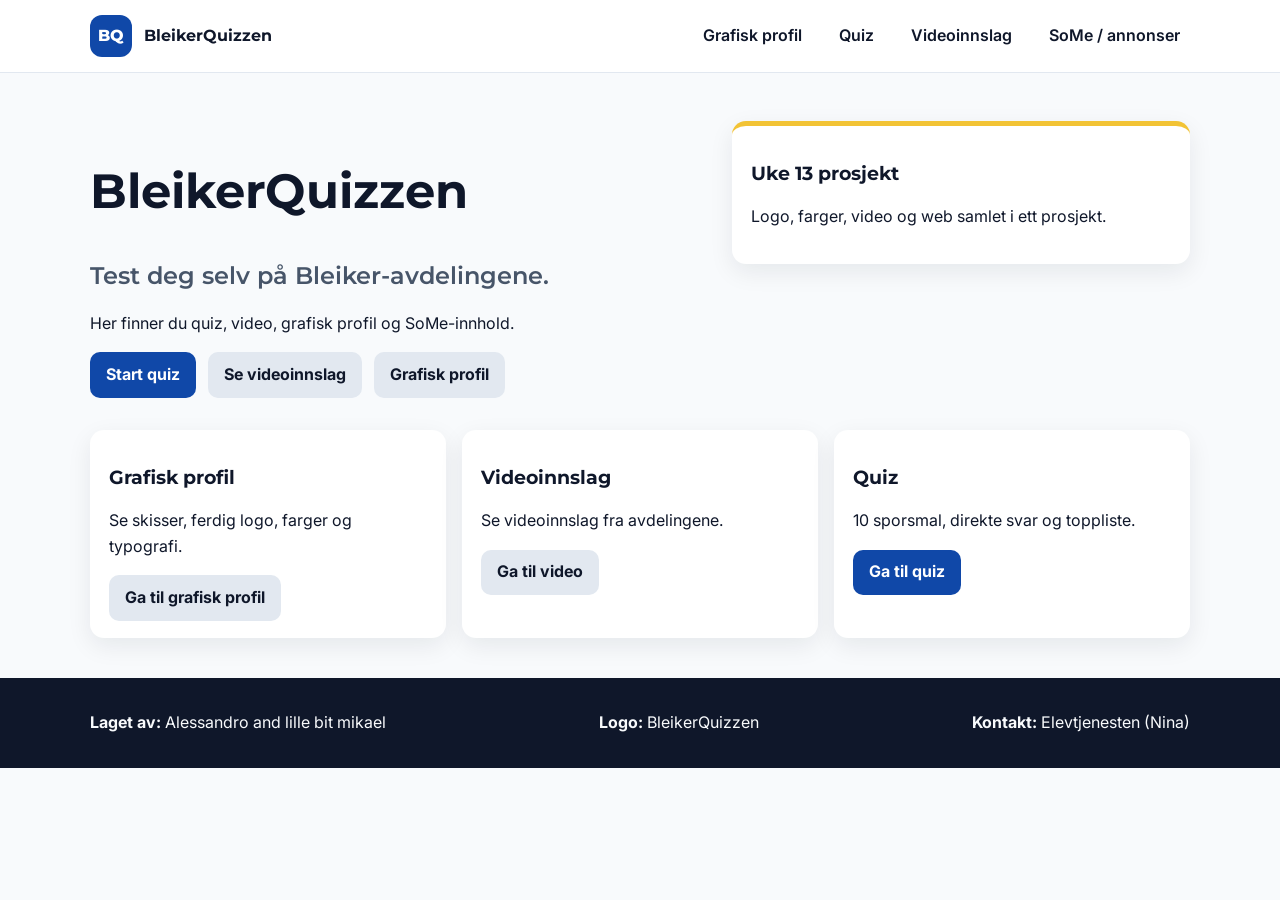
==== index.html @ b98b1ca9 "Initial commit" ====
<!doctype html>
<html lang="no">
  <head>
    <meta charset="UTF-8" />
    <meta name="viewport" content="width=device-width, initial-scale=1.0" />
    <title>BleikerQuizzen | Forside</title>
    <meta
      name="description"
      content="BleikerQuizzen - tverrfaglig prosjekt med grafisk profil, quiz, video og SoMe."
    />
    <link rel="preconnect" href="https://fonts.googleapis.com" />
    <link rel="preconnect" href="https://fonts.gstatic.com" crossorigin />
    <link
      href="https://fonts.googleapis.com/css2?family=Montserrat:wght@400;600;700;800&family=Inter:wght@400;500;600&display=swap"
      rel="stylesheet"
    />
    <link rel="stylesheet" href="css/styles.css" />
    <script defer src="js/main.js"></script>
  </head>
  <body data-page="home">
    <header class="site-header">
      <nav class="navbar container">
        <a class="logo" href="index.html" aria-label="BleikerQuizzen forside">
          <span class="logo-mark">BQ</span>
          <span class="logo-text">BleikerQuizzen</span>
        </a>
        <button class="menu-toggle" aria-label="Åpne meny" aria-expanded="false">Meny</button>
        <ul class="nav-links">
          <li><a href="grafisk-profil.html">Grafisk profil</a></li>
          <li><a href="quiz.html">Quiz</a></li>
          <li><a href="video.html">Videoinnslag</a></li>
          <li><a href="some-annonser.html">SoMe / annonser</a></li>
        </ul>
      </nav>
    </header>

    <main>
      <section class="hero">
        <div class="container hero-grid">
          <div>
            <h1>BleikerQuizzen</h1>
            <h2 class="ingress">Test deg selv på Bleiker-avdelingene.</h2>
            <p>Her finner du quiz, video, grafisk profil og SoMe-innhold.</p>
            <div class="hero-actions">
              <a class="btn btn-primary" href="quiz.html">Start quiz</a>
              <a class="btn btn-secondary" href="video.html">Se videoinnslag</a>
              <a class="btn btn-secondary" href="grafisk-profil.html">Grafisk profil</a>
            </div>
          </div>
          <div class="hero-card">
            <h3>Uke 13 prosjekt</h3>
            <p>Logo, farger, video og web samlet i ett prosjekt.</p>
          </div>
        </div>
      </section>

      <section class="feature-section container">
        <article class="feature-card">
          <h3>Grafisk profil</h3>
          <p>Se skisser, ferdig logo, farger og typografi.</p>
          <a class="btn btn-secondary" href="grafisk-profil.html">Ga til grafisk profil</a>
        </article>

        <article class="feature-card">
          <h3>Videoinnslag</h3>
          <p>Se videoinnslag fra avdelingene.</p>
          <a class="btn btn-secondary" href="video.html">Ga til video</a>
        </article>

        <article class="feature-card">
          <h3>Quiz</h3>
          <p>10 sporsmal, direkte svar og toppliste.</p>
          <a class="btn btn-primary" href="quiz.html">Ga til quiz</a>
        </article>
      </section>
    </main>

    <footer class="site-footer">
      <div class="container footer-content">
        <p><strong>Laget av:</strong> Alessandro and lille bit mikael</p>
        <p><strong>Logo:</strong> BleikerQuizzen</p>
        <p><strong>Kontakt:</strong> Elevtjenesten (Nina)</p>
      </div>
    </footer>
  </body>
</html>
---- css/styles.css ----
:root {
  --color-primary: #1048a8;
  --color-primary-dark: #0b3275;
  --color-accent: #f2c335;
  --color-bg: #f8fafc;
  --color-surface: #ffffff;
  --color-text: #0f172a;
  --color-muted: #475569;
  --color-success: #15803d;
  --color-danger: #b91c1c;
  --radius: 14px;
  --shadow: 0 8px 24px rgba(15, 23, 42, 0.08);
}

*,
*::before,
*::after {
  box-sizing: border-box;
}

body {
  margin: 0;
  font-family: "Inter", Arial, sans-serif;
  color: var(--color-text);
  background: var(--color-bg);
  line-height: 1.6;
}

h1,
h2,
h3 {
  font-family: "Montserrat", Arial, sans-serif;
  line-height: 1.25;
}

h1 {
  font-size: clamp(2rem, 4vw, 3rem);
}

a {
  color: inherit;
}

.container {
  width: min(1100px, 92%);
  margin: 0 auto;
}

.site-header {
  position: sticky;
  top: 0;
  z-index: 20;
  background: var(--color-surface);
  border-bottom: 1px solid #e2e8f0;
}

.navbar {
  display: flex;
  align-items: center;
  justify-content: space-between;
  gap: 1rem;
  min-height: 72px;
}

.logo {
  display: inline-flex;
  align-items: center;
  gap: 0.75rem;
  text-decoration: none;
}

.logo-mark {
  display: inline-grid;
  place-items: center;
  width: 42px;
  height: 42px;
  border-radius: 12px;
  background: var(--color-primary);
  color: #fff;
  font-family: "Montserrat", Arial, sans-serif;
  font-weight: 800;
}

.logo-text {
  font-family: "Montserrat", Arial, sans-serif;
  font-weight: 700;
}

.menu-toggle {
  display: none;
  border: 1px solid #cbd5e1;
  border-radius: 10px;
  background: #fff;
  padding: 0.5rem 0.75rem;
}

.nav-links {
  list-style: none;
  display: flex;
  gap: 1rem;
  margin: 0;
  padding: 0;
}

.nav-links a {
  text-decoration: none;
  padding: 0.45rem 0.65rem;
  border-radius: 8px;
  font-weight: 600;
}

.nav-links a:hover,
.nav-links a.active {
  background: #e8eefb;
  color: var(--color-primary-dark);
}

.hero {
  padding: 3rem 0 2rem;
}

.hero-grid {
  display: grid;
  grid-template-columns: 1.35fr 1fr;
  gap: 1.5rem;
  align-items: start;
}

.ingress {
  font-weight: 600;
  color: var(--color-muted);
}

.hero-card,
.feature-card,
.content-card {
  background: var(--color-surface);
  border-radius: var(--radius);
  box-shadow: var(--shadow);
  padding: 1.1rem 1.2rem;
}

.hero-card {
  border-top: 5px solid var(--color-accent);
}

.hero-actions {
  display: flex;
  flex-wrap: wrap;
  gap: 0.75rem;
  margin-top: 1rem;
}

.feature-section {
  display: grid;
  grid-template-columns: repeat(3, minmax(0, 1fr));
  gap: 1rem;
  margin-bottom: 2.5rem;
}

.btn {
  display: inline-block;
  text-decoration: none;
  border: none;
  border-radius: 10px;
  padding: 0.62rem 1rem;
  font-weight: 700;
  cursor: pointer;
}

.btn-primary {
  background: var(--color-primary);
  color: #fff;
}

.btn-primary:hover {
  background: var(--color-primary-dark);
}

.btn-secondary {
  background: #e2e8f0;
  color: #0f172a;
}

.btn-secondary:hover {
  background: #cbd5e1;
}

.page {
  padding: 1.75rem 0 2.5rem;
}

.content-card {
  margin: 1rem 0;
}

img,
video {
  width: 100%;
  display: block;
  border-radius: 10px;
  border: 1px solid #e2e8f0;
  background: #fff;
}

.media-grid {
  display: grid;
  grid-template-columns: repeat(2, minmax(0, 1fr));
  gap: 1rem;
}

.video-grid {
  display: grid;
  grid-template-columns: repeat(3, minmax(0, 1fr));
  gap: 0.8rem;
}

.palette-grid {
  display: grid;
  grid-template-columns: repeat(2, minmax(0, 1fr));
  gap: 0.8rem;
}

.palette-box {
  border-radius: 12px;
  padding: 0.9rem;
  color: #fff;
}

.p1 {
  background: #1048a8;
}

.p2 {
  background: #f2c335;
  color: #0f172a;
}

.p3 {
  background: #0f172a;
}

.p4 {
  background: #f8fafc;
  color: #0f172a;
  border: 1px solid #cbd5e1;
}

input[type="text"] {
  width: min(340px, 100%);
  border: 1px solid #cbd5e1;
  border-radius: 10px;
  padding: 0.65rem;
  margin: 0.5rem 0 1rem;
}

.quiz-topline {
  display: flex;
  justify-content: space-between;
  gap: 1rem;
  font-weight: 600;
  color: var(--color-muted);
}

.badge {
  display: inline-block;
  margin-top: 0.3rem;
  margin-bottom: 1rem;
  padding: 0.15rem 0.55rem;
  border-radius: 999px;
  background: #e2e8f0;
  font-size: 0.85rem;
}

.answers {
  display: grid;
  gap: 0.65rem;
  margin-top: 1rem;
}

.answer-btn {
  text-align: left;
  border: 1px solid #cbd5e1;
  background: #fff;
  border-radius: 10px;
  padding: 0.72rem 0.8rem;
  font-weight: 600;
  cursor: pointer;
  transition: transform 0.15s ease, box-shadow 0.15s ease;
}

.answer-btn:hover:enabled {
  transform: translateY(-1px);
  box-shadow: 0 4px 12px rgba(2, 6, 23, 0.1);
}

.answer-btn.correct {
  background: #dcfce7;
  border-color: #86efac;
  color: #14532d;
}

.answer-btn.wrong {
  background: #fee2e2;
  border-color: #fca5a5;
  color: #7f1d1d;
}

.feedback {
  min-height: 1.2em;
  font-weight: 700;
}

.feedback.correct {
  color: var(--color-success);
}

.feedback.wrong {
  color: var(--color-danger);
}

.site-footer {
  background: #0f172a;
  color: #f8fafc;
  padding: 1rem 0;
}

.footer-content {
  display: flex;
  flex-wrap: wrap;
  justify-content: space-between;
  gap: 0.5rem 1.2rem;
}

.hidden {
  display: none !important;
}

@media (max-width: 880px) {
  .hero-grid,
  .feature-section,
  .media-grid,
  .palette-grid,
  .video-grid {
    grid-template-columns: 1fr;
  }

  .menu-toggle {
    display: block;
  }

  .nav-links {
    position: absolute;
    left: 4%;
    right: 4%;
    top: 72px;
    flex-direction: column;
    background: #fff;
    padding: 0.8rem;
    border-radius: 12px;
    box-shadow: var(--shadow);
    border: 1px solid #e2e8f0;
    display: none;
  }

  .nav-links.open {
    display: flex;
  }
}
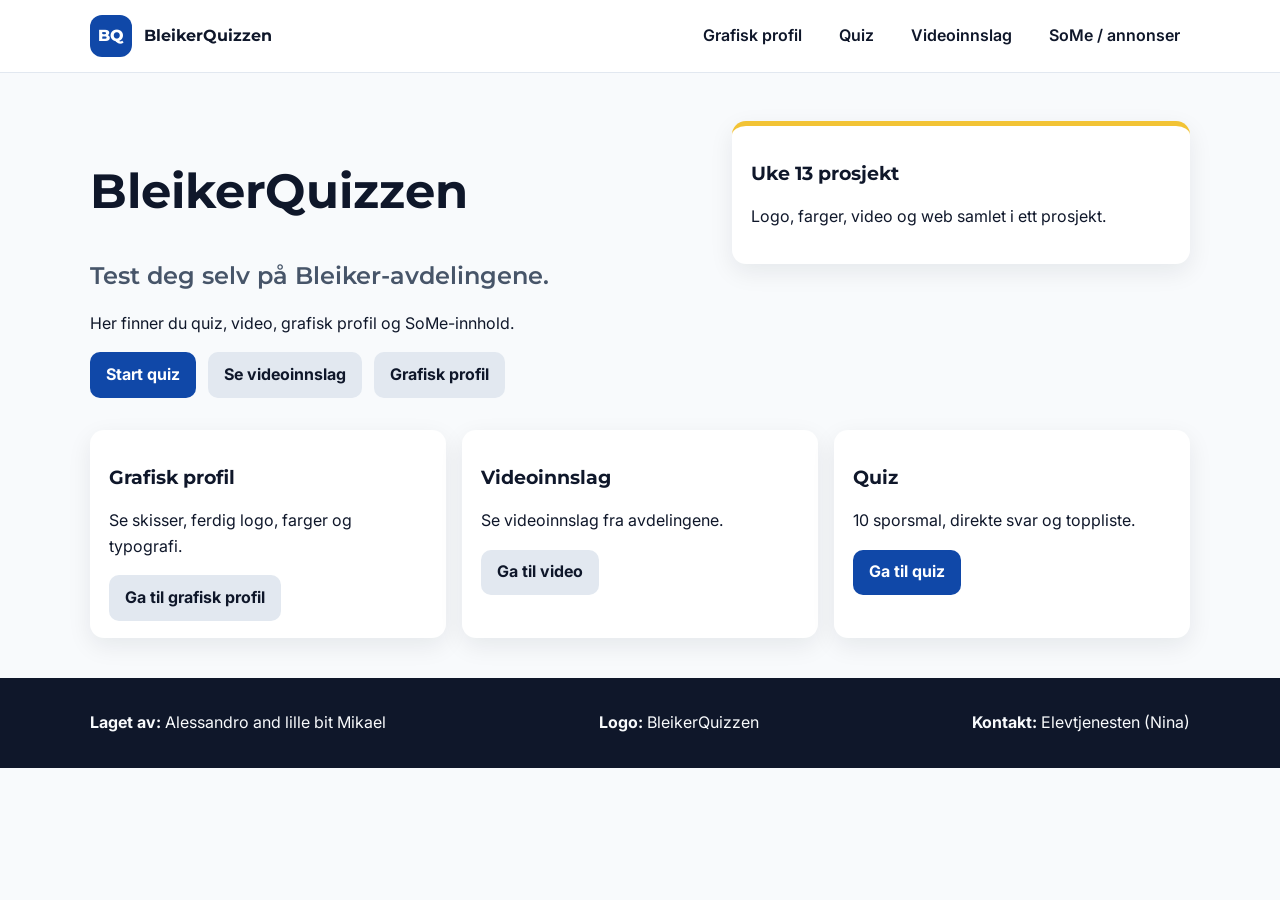
==== commit b950e1b3: "Update BleikerQuizzen pages Made-with: Cursor" ====
--- a/index.html
+++ b/index.html
@@ -77,7 +77,7 @@
 
     <footer class="site-footer">
       <div class="container footer-content">
-        <p><strong>Laget av:</strong> Alessandro and lille bit mikael</p>
+        <p><strong>Laget av:</strong> Alessandro and lille bit Mikael</p>
         <p><strong>Logo:</strong> BleikerQuizzen</p>
         <p><strong>Kontakt:</strong> Elevtjenesten (Nina)</p>
       </div>
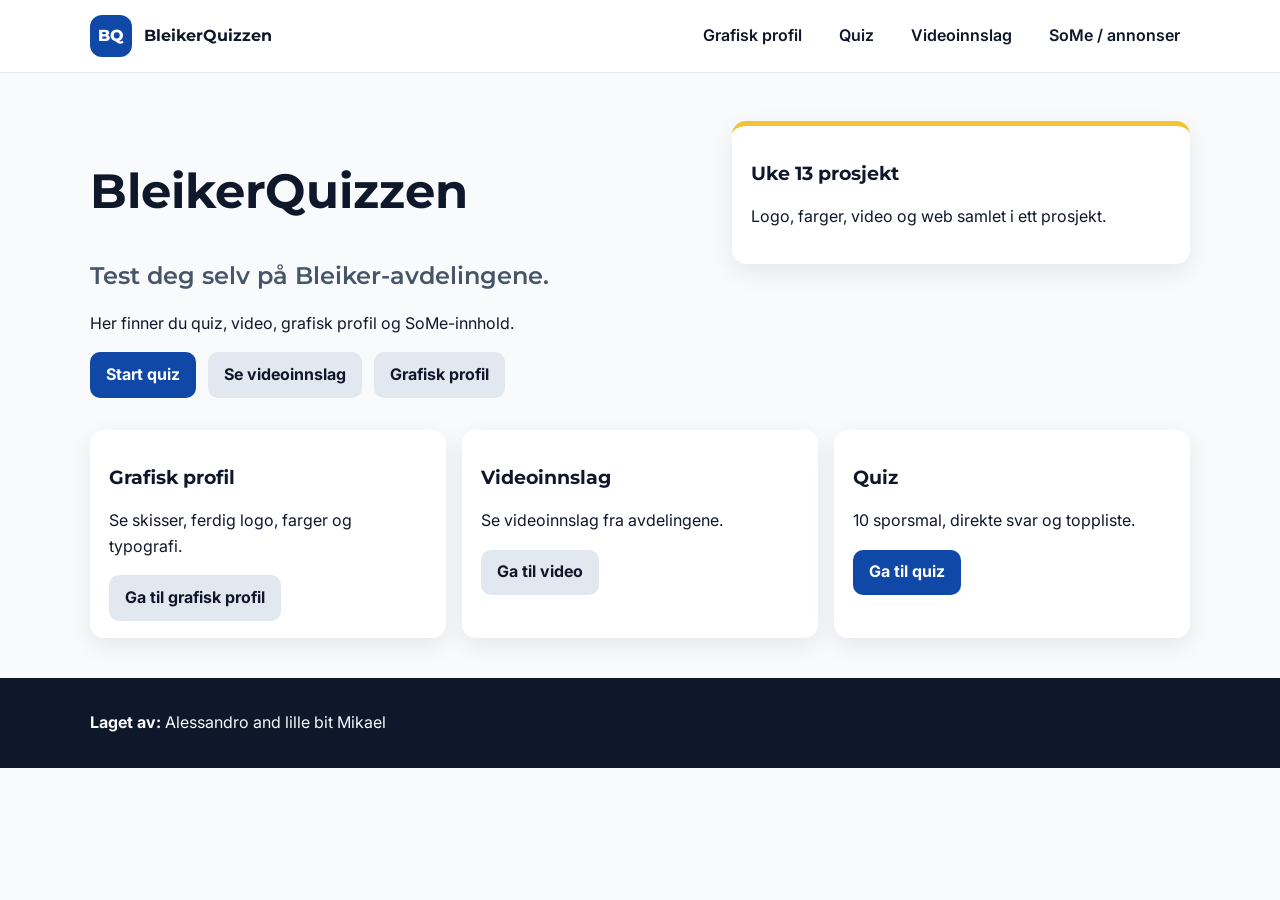
==== commit 1adc6621: "Update footer text Made-with: Cursor" ====
--- a/index.html
+++ b/index.html
@@ -78,8 +78,6 @@
     <footer class="site-footer">
       <div class="container footer-content">
         <p><strong>Laget av:</strong> Alessandro and lille bit Mikael</p>
-        <p><strong>Logo:</strong> BleikerQuizzen</p>
-        <p><strong>Kontakt:</strong> Elevtjenesten (Nina)</p>
       </div>
     </footer>
   </body>
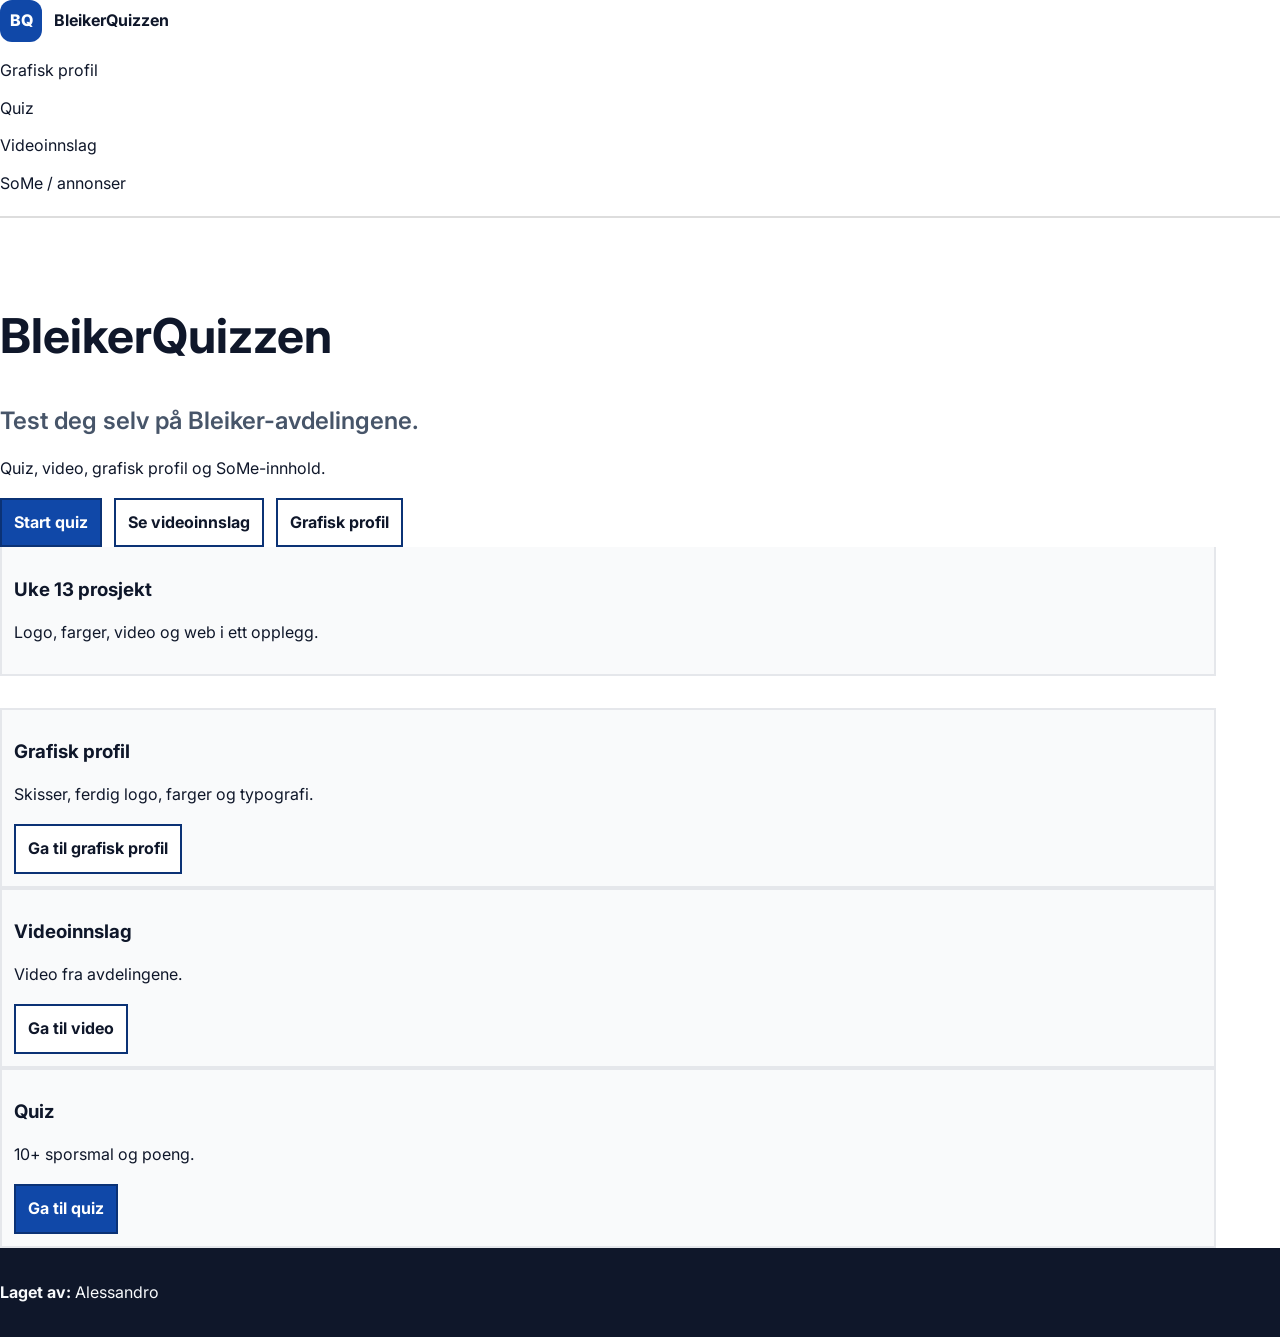
==== commit b4cd308b: "Update beginner look + CPR mini and fix paths Made-with: Cursor" ====
--- a/index.html
+++ b/index.html
@@ -6,7 +6,7 @@
     <title>BleikerQuizzen | Forside</title>
     <meta
       name="description"
-      content="BleikerQuizzen - tverrfaglig prosjekt med grafisk profil, quiz, video og SoMe."
+      content="BleikerQuizzen - prosjekt med grafisk profil, quiz, video og SoMe."
     />
     <link rel="preconnect" href="https://fonts.googleapis.com" />
     <link rel="preconnect" href="https://fonts.gstatic.com" crossorigin />
@@ -40,7 +40,7 @@
           <div>
             <h1>BleikerQuizzen</h1>
             <h2 class="ingress">Test deg selv på Bleiker-avdelingene.</h2>
-            <p>Her finner du quiz, video, grafisk profil og SoMe-innhold.</p>
+            <p>Quiz, video, grafisk profil og SoMe-innhold.</p>
             <div class="hero-actions">
               <a class="btn btn-primary" href="quiz.html">Start quiz</a>
               <a class="btn btn-secondary" href="video.html">Se videoinnslag</a>
@@ -49,7 +49,7 @@
           </div>
           <div class="hero-card">
             <h3>Uke 13 prosjekt</h3>
-            <p>Logo, farger, video og web samlet i ett prosjekt.</p>
+            <p>Logo, farger, video og web i ett opplegg.</p>
           </div>
         </div>
       </section>
@@ -57,19 +57,19 @@
       <section class="feature-section container">
         <article class="feature-card">
           <h3>Grafisk profil</h3>
-          <p>Se skisser, ferdig logo, farger og typografi.</p>
+          <p>Skisser, ferdig logo, farger og typografi.</p>
           <a class="btn btn-secondary" href="grafisk-profil.html">Ga til grafisk profil</a>
         </article>
 
         <article class="feature-card">
           <h3>Videoinnslag</h3>
-          <p>Se videoinnslag fra avdelingene.</p>
+          <p>Video fra avdelingene.</p>
           <a class="btn btn-secondary" href="video.html">Ga til video</a>
         </article>
 
         <article class="feature-card">
           <h3>Quiz</h3>
-          <p>10 sporsmal, direkte svar og toppliste.</p>
+          <p>10+ sporsmal og poeng.</p>
           <a class="btn btn-primary" href="quiz.html">Ga til quiz</a>
         </article>
       </section>
@@ -77,8 +77,9 @@
 
     <footer class="site-footer">
       <div class="container footer-content">
-        <p><strong>Laget av:</strong> Alessandro and lille bit Mikael</p>
+        <p><strong>Laget av:</strong> Alessandro</p>
       </div>
     </footer>
   </body>
 </html>
+
--- a/css/styles.css
+++ b/css/styles.css
@@ -8,6 +8,8 @@
   --color-muted: #475569;
   --color-success: #15803d;
   --color-danger: #b91c1c;
+  --fontfamily: "Inter", Arial, sans-serif;
+  --headingfont: "Inter", Arial, sans-serif;
   --radius: 14px;
   --shadow: 0 8px 24px rgba(15, 23, 42, 0.08);
 }
@@ -20,7 +22,7 @@
 
 body {
   margin: 0;
-  font-family: "Inter", Arial, sans-serif;
+  font-family: var(--fontfamily);
   color: var(--color-text);
   background: var(--color-bg);
   line-height: 1.6;
@@ -29,7 +31,7 @@
 h1,
 h2,
 h3 {
-  font-family: "Montserrat", Arial, sans-serif;
+  font-family: var(--headingfont);
   line-height: 1.25;
 }
 
@@ -77,12 +79,12 @@
   border-radius: 12px;
   background: var(--color-primary);
   color: #fff;
-  font-family: "Montserrat", Arial, sans-serif;
+  font-family: var(--headingfont);
   font-weight: 800;
 }
 
 .logo-text {
-  font-family: "Montserrat", Arial, sans-serif;
+  font-family: var(--headingfont);
   font-weight: 700;
 }
 
@@ -367,3 +369,118 @@
     display: flex;
   }
 }
+
+body {
+  background: #ffffff;
+}
+
+.container {
+  width: 95%;
+  margin: 0;
+}
+
+.site-header {
+  position: static;
+  border-bottom: 2px solid #ddd;
+}
+
+.navbar {
+  display: block;
+}
+
+.menu-toggle {
+  display: none;
+}
+
+.nav-links {
+  display: block;
+  margin: 10px 0 14px;
+  padding: 0;
+}
+
+.nav-links a {
+  display: block;
+  padding: 6px 0;
+  border-radius: 0;
+  font-weight: 400;
+}
+
+.nav-links a:hover {
+  background: transparent;
+  text-decoration: underline;
+  color: #0b3275;
+}
+
+.nav-links a.active {
+  background: transparent;
+  text-decoration: underline;
+  color: #0b3275;
+}
+
+.hero-grid {
+  display: block;
+}
+
+.hero-card,
+.feature-card,
+.content-card {
+  box-shadow: none;
+  border: 2px solid #e5e7eb;
+  border-radius: 0;
+  padding: 12px;
+  background: #f9fafb;
+}
+
+.hero-card {
+  border-top: 0;
+}
+
+.feature-section {
+  display: block;
+}
+
+.btn {
+  border-radius: 0;
+  border: 2px solid #0b3275;
+  background: #fff;
+  padding: 10px 12px;
+}
+
+.btn-primary {
+  background: #1048a8;
+  color: #fff;
+}
+
+.btn-secondary {
+  background: #fff;
+  color: #0f172a;
+}
+
+.media-grid,
+.video-grid,
+.palette-grid {
+  display: block;
+}
+
+img,
+video {
+  border-radius: 0;
+  border: 1px solid #d1d5db;
+}
+
+.answers {
+  display: block;
+}
+
+.answer-btn {
+  width: 100%;
+  margin: 8px 0;
+  border-radius: 0;
+}
+
+.quiz-topline {
+  display: block;
+}
+
+
+
